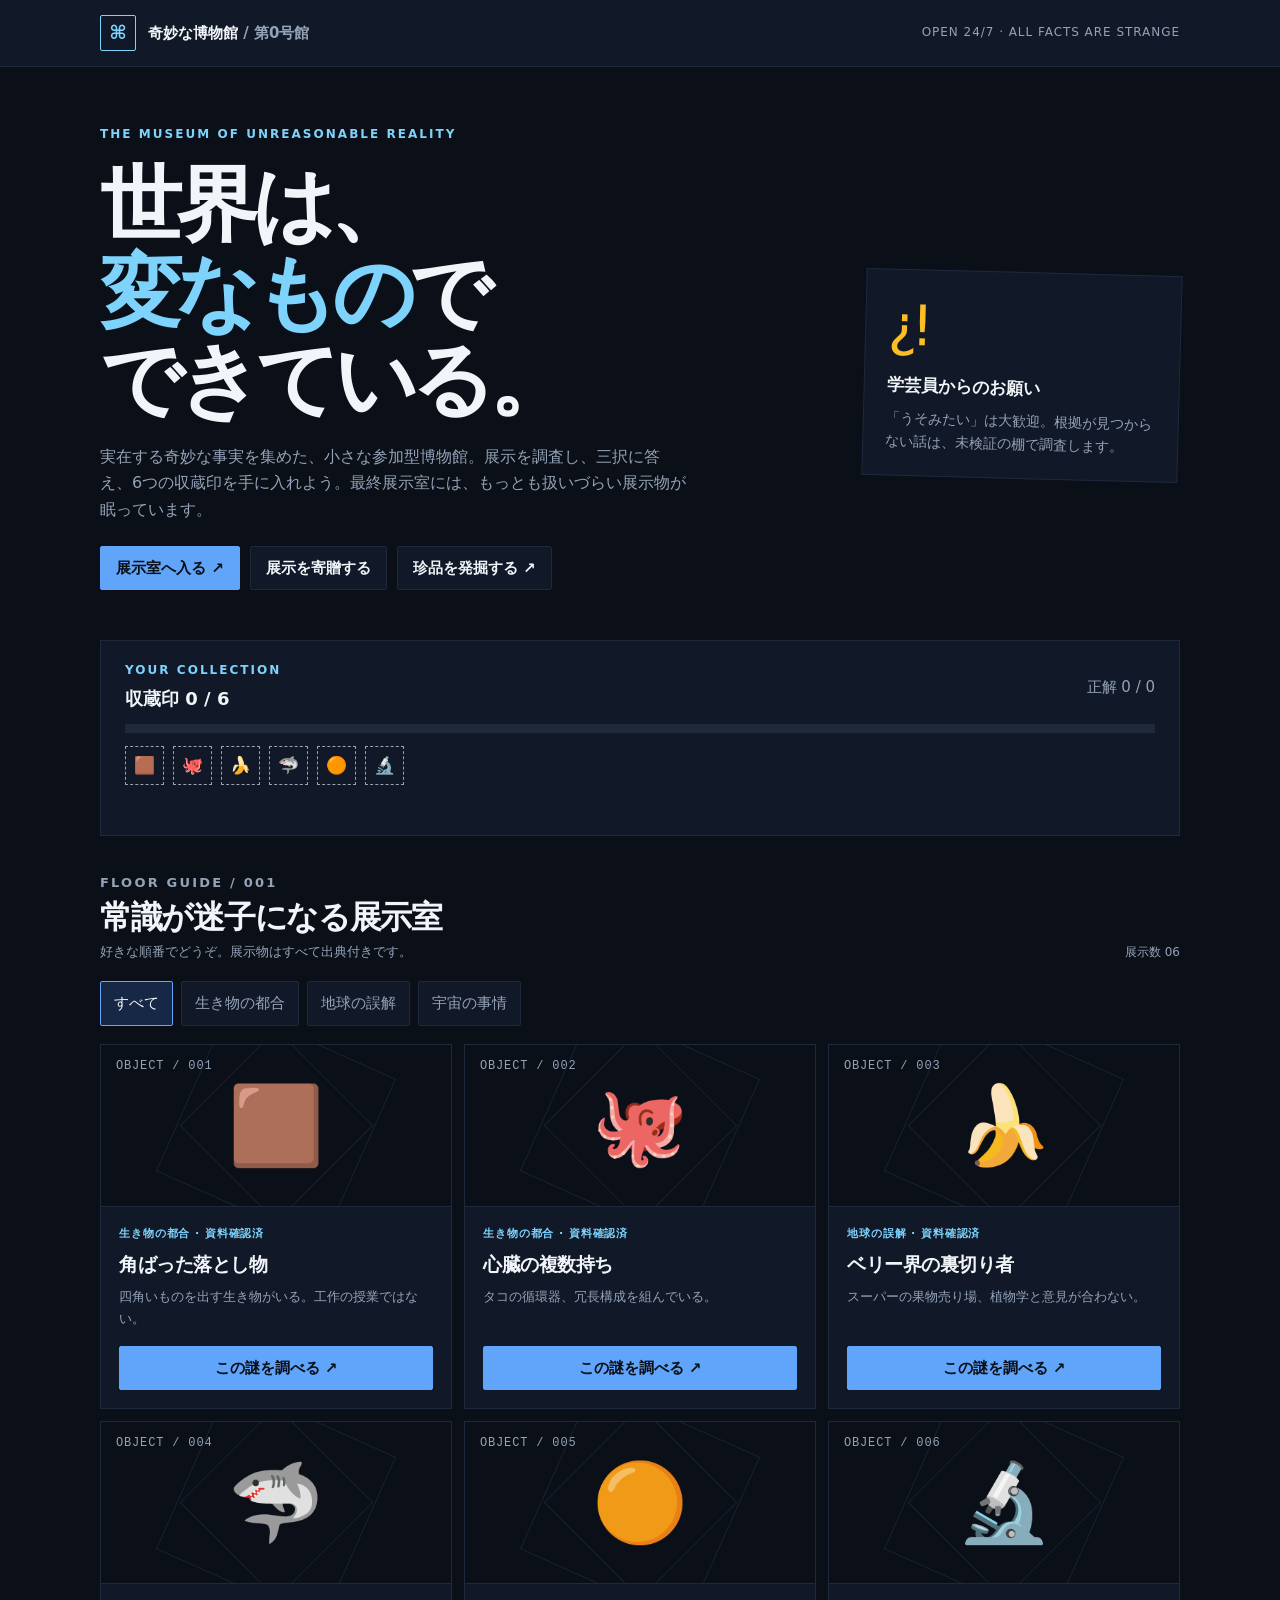
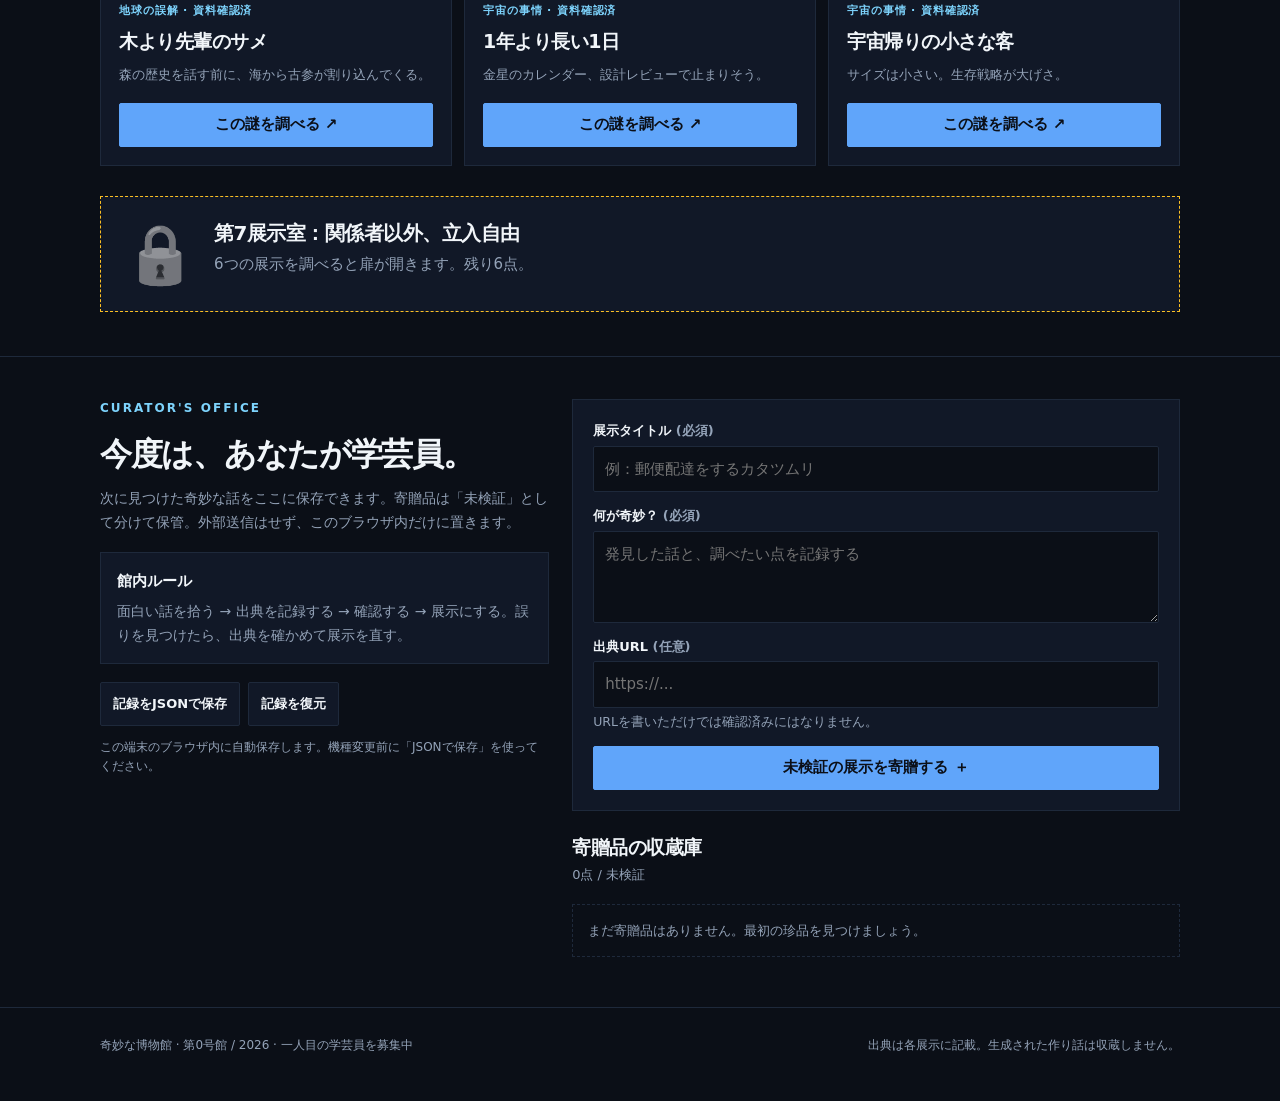
==== index.html @ 81f0486c "feat: publish museum v0.4 with sourced exhibits and review notes" ====
<!doctype html>
<html lang="ja">
<head>
<meta charset="utf-8">
<meta name="viewport" content="width=device-width,initial-scale=1,viewport-fit=cover">
<meta name="theme-color" content="#0B0F17">
<meta name="description" content="奇妙な博物館。6つの実在する奇妙な展示を調査し、収蔵印を集めるオフライン対応の小さなゲーム。">
<title>奇妙な博物館 | 第0号館</title>
<style>
:root {
  color-scheme: dark;
  /* KAFKA2306/design foundation.tokens.json の dark semantic color を参照したスタンドアロン試作。 */
  --k-color-canvas:#0B0F17;--k-color-surface:#111827;--k-color-foreground:#F1F5F9;
  --k-color-muted-foreground:#94A3B8;--k-color-border:#1E293B;--k-color-primary:#60A5FA;
  --k-color-accent:#7DD3FC;--k-color-success:#4ADE80;--k-color-warning:#FBBF24;
  --k-color-danger:#F87171;--k-dimension-touch-target:44px;
  --font:Inter,"Noto Sans JP",system-ui,-apple-system,sans-serif;
}
*{box-sizing:border-box}
html{scroll-behavior:smooth;scroll-padding-top:1rem}
body{margin:0;background:var(--k-color-canvas);color:var(--k-color-foreground);font-family:var(--font);line-height:1.65;font-size:15px}
button,input,select,textarea{font:inherit}
button{cursor:pointer}
button:disabled{opacity:.5;cursor:not-allowed}
a{color:var(--k-color-accent);text-underline-offset:3px}
:focus-visible{outline:3px solid var(--k-color-accent);outline-offset:3px}
::selection{background:var(--k-color-primary);color:#0B0F17}
.container{width:min(1080px,calc(100% - 36px));margin-inline:auto}
.skip{position:absolute;top:-70px;left:20px;background:var(--k-color-foreground);color:var(--k-color-canvas);padding:10px;z-index:100}
.skip:focus{top:12px}
.topbar{border-bottom:1px solid var(--k-color-border);background:var(--k-color-surface)}
.topbar-inner{min-height:66px;display:flex;align-items:center;justify-content:space-between;gap:14px}
.brand{font-weight:750;text-decoration:none;color:var(--k-color-foreground);display:inline-flex;gap:12px;align-items:center}
.brand-mark{width:36px;height:36px;display:grid;place-items:center;border:1px solid var(--k-color-accent);color:var(--k-color-accent);font-size:19px;border-radius:2px}
.top-note{font-size:12px;color:var(--k-color-muted-foreground);text-align:right;letter-spacing:.08em}
.hero{padding:58px 0 30px;position:relative}
.kicker{font-size:12px;font-weight:750;letter-spacing:.17em;color:var(--k-color-accent);margin:0 0 16px}
.hero-grid{display:grid;grid-template-columns:minmax(0,1.4fr) minmax(220px,.6fr);align-items:center;gap:26px}
h1{font-size:clamp(42px,6.8vw,82px);line-height:1.07;letter-spacing:-.075em;margin:0 0 20px;font-weight:820}
h1 em{font-style:normal;color:var(--k-color-accent)}
.subtitle{max-width:58ch;color:var(--k-color-muted-foreground);font-size:16px;margin:0 0 23px}
.hero-quote{border:1px solid var(--k-color-border);background:var(--k-color-surface);padding:22px;transform:rotate(1.5deg);font-size:14px}
.hero-quote .seal{font-size:56px;line-height:1.2;color:var(--k-color-warning);display:block;letter-spacing:-.12em}
.hero-quote strong{font-size:17px;display:block;margin:12px 0 8px}
.hero-quote p{margin:0;color:var(--k-color-muted-foreground)}
.btn{min-height:var(--k-dimension-touch-target);border:1px solid var(--k-color-primary);background:var(--k-color-primary);color:#0B0F17;display:inline-flex;justify-content:center;align-items:center;gap:7px;padding:10px 15px;text-decoration:none;font-weight:740;border-radius:2px;line-height:1.4}
.btn.secondary{border-color:var(--k-color-border);background:var(--k-color-surface);color:var(--k-color-foreground)}
.btn.ghost{background:transparent;border-color:var(--k-color-border);color:var(--k-color-foreground)}
.btn.small{min-height:var(--k-dimension-touch-target);font-size:13px;padding:8px 12px}
.btn:hover:not(:disabled){border-color:var(--k-color-accent)}
.actions{display:flex;flex-wrap:wrap;gap:10px;align-items:center}
.panel{border:1px solid var(--k-color-border);background:var(--k-color-surface)}
.progress-panel{margin:20px 0 36px;padding:20px 24px;display:grid;grid-template-columns:1fr auto;gap:10px 24px;align-items:center}
.progress-panel strong{font-size:18px}
.muted{color:var(--k-color-muted-foreground)}
.progress-rail{grid-column:1/-1;height:9px;background:var(--k-color-border);position:relative;overflow:hidden}
.progress-fill{height:100%;background:var(--k-color-primary);width:0;transition:width .12s linear}
.stamps{display:flex;gap:9px;flex-wrap:wrap;grid-column:1/-1;margin-top:3px}
.stamp{width:39px;height:39px;display:grid;place-items:center;border:1px dashed var(--k-color-muted-foreground);color:var(--k-color-muted-foreground);font-size:17px;position:relative}
.stamp.earned{color:var(--k-color-warning);border-style:solid;border-color:var(--k-color-warning)}
.stamp.earned::after{content:'✓';font-size:10px;position:absolute;right:1px;bottom:-3px;background:var(--k-color-surface);color:var(--k-color-warning)}
.section-head{display:flex;justify-content:space-between;align-items:end;gap:14px;margin:10px 0 18px}
h2{font-size:clamp(23px,3.5vw,32px);line-height:1.2;letter-spacing:-.04em;margin:0}
.section-head p{margin:5px 0 0;color:var(--k-color-muted-foreground);font-size:13px}
.filters{display:flex;flex-wrap:wrap;gap:8px;margin-bottom:18px}
.filter{border:1px solid var(--k-color-border);padding:9px 13px;background:var(--k-color-surface);color:var(--k-color-muted-foreground);min-height:44px;border-radius:2px}
.filter[aria-pressed="true"]{border-color:var(--k-color-primary);color:var(--k-color-foreground);background:#162845}
.gallery{display:grid;grid-template-columns:repeat(3,minmax(0,1fr));gap:12px}
.exhibit{display:flex;flex-direction:column;min-width:0;border:1px solid var(--k-color-border);background:var(--k-color-surface)}
.exhibit-head{position:relative;min-height:162px;display:grid;place-items:center;border-bottom:1px solid var(--k-color-border);background:var(--k-color-canvas);overflow:hidden}
.exhibit-head::before,.exhibit-head::after{content:'';position:absolute;border:1px solid var(--k-color-border);width:135px;height:135px;transform:rotate(45deg);opacity:.75}
.exhibit-head::after{width:180px;height:180px;transform:rotate(24deg)}
.exhibit-emoji{position:relative;z-index:2;font-size:77px;line-height:1;filter:saturate(.85)}
.exhibit-index{position:absolute;top:12px;left:15px;color:var(--k-color-muted-foreground);font-family:monospace;font-size:12px;letter-spacing:.07em}
.exhibit-sticker{position:absolute;right:12px;top:12px;border:1px solid var(--k-color-warning);color:var(--k-color-warning);padding:2px 5px;font-size:11px;background:var(--k-color-canvas)}
.exhibit-body{padding:18px;display:flex;flex-direction:column;flex:1;gap:9px}
.tag{font-size:11px;font-weight:720;color:var(--k-color-accent);letter-spacing:.08em}
h3{font-size:19px;line-height:1.35;margin:0;letter-spacing:-.025em}
.exhibit-body p{font-size:13px;color:var(--k-color-muted-foreground);margin:0;flex:1}
.exhibit-body .btn{width:100%;margin-top:8px}
.secret{margin:30px 0;border:1px dashed var(--k-color-warning);padding:23px;background:var(--k-color-surface);display:grid;grid-template-columns:auto 1fr;gap:18px;align-items:center}
.secret-glyph{font-size:58px;line-height:1}
.secret h3{margin:0 0 5px;font-size:20px}
.secret p{margin:0;color:var(--k-color-muted-foreground)}
.secret:not(.unlocked) .secret-glyph{filter:grayscale(1);opacity:.65}
.curator{border-top:1px solid var(--k-color-border);margin-top:44px;padding:42px 0 50px}
.curator-grid{display:grid;grid-template-columns:minmax(0,.85fr) minmax(0,1.15fr);gap:23px}
.note{font-size:14px;color:var(--k-color-muted-foreground);margin:0 0 18px}
.form-box{padding:20px;border:1px solid var(--k-color-border);background:var(--k-color-surface)}
.form-row{display:grid;gap:4px;margin-bottom:13px}
.form-row label{font-size:13px;font-weight:700}
.form-row small{color:var(--k-color-muted-foreground)}
.field{width:100%;min-height:44px;background:var(--k-color-canvas);color:var(--k-color-foreground);border:1px solid var(--k-color-border);border-radius:2px;padding:10px 11px}
textarea.field{min-height:92px;resize:vertical}
.form-box .btn{width:100%}
.note-items{display:grid;gap:9px;margin-top:18px}
.note-item{border:1px solid var(--k-color-border);padding:13px;background:var(--k-color-surface);overflow-wrap:anywhere}
.note-item h4{margin:5px 0 4px;font-size:16px}
.note-item p{margin:0 0 8px;font-size:13px;white-space:pre-wrap}
.note-item .actions{margin-top:10px}
.empty{color:var(--k-color-muted-foreground);padding:15px;border:1px dashed var(--k-color-border);font-size:13px}
.data-actions{display:flex;flex-wrap:wrap;gap:8px;margin-top:18px}
.footer{border-top:1px solid var(--k-color-border);padding:28px 0 45px;color:var(--k-color-muted-foreground);font-size:12px}
.footer-inner{display:flex;gap:16px;justify-content:space-between;flex-wrap:wrap}
dialog{padding:0;border:1px solid var(--k-color-border);background:var(--k-color-surface);color:var(--k-color-foreground);width:min(620px,calc(100vw - 28px));max-height:min(92dvh,900px);overflow:auto;border-radius:3px}
dialog::backdrop{background:rgba(0,0,0,.76)}
.dialog-content{padding:25px}
.dialog-top{display:flex;justify-content:space-between;gap:16px;align-items:start;margin-bottom:14px}
.dialog-top .btn{flex:0 0 auto}
.dialog-icon{font-size:74px;line-height:1.2;margin:4px 0 6px}
.dialog-fact{font-size:13px;color:var(--k-color-muted-foreground);margin:8px 0 16px}
.question{font-size:20px;line-height:1.4;margin:0 0 15px}
.choices{display:grid;gap:9px;margin-bottom:12px}
.choice{border:1px solid var(--k-color-border);background:var(--k-color-canvas);color:var(--k-color-foreground);text-align:left;padding:12px;min-height:48px;border-radius:2px;white-space:normal}
.choice:hover:not(:disabled){border-color:var(--k-color-primary)}
.result{border-left:3px solid var(--k-color-success);padding:10px 0 10px 14px;background:var(--k-color-canvas);margin:15px 0}
.result.wrong{border-color:var(--k-color-warning)}
.result strong{display:block;margin:0 0 5px}
.result p{margin:0 0 8px}
.source{font-size:13px;padding-top:12px;border-top:1px solid var(--k-color-border);overflow-wrap:anywhere}
.caption{font-size:12px;color:var(--k-color-muted-foreground)}
#status{min-height:20px;font-size:12px;color:var(--k-color-muted-foreground)}
.sr-only{position:absolute;width:1px;height:1px;overflow:hidden;clip:rect(0,0,0,0);white-space:nowrap}
@media(max-width:760px){.hero{padding-top:38px}.hero-grid{grid-template-columns:1fr}.hero-quote{transform:none;max-width:390px}.gallery{grid-template-columns:repeat(2,minmax(0,1fr))}.curator-grid{grid-template-columns:1fr}.top-note{display:none}}
@media(max-width:500px){.container{width:min(100% - 24px,1080px)}.gallery{grid-template-columns:1fr}.exhibit-head{min-height:140px}.progress-panel{padding:17px}.section-head{align-items:start}.hero{padding-top:30px}.dialog-content{padding:17px}.secret{grid-template-columns:1fr;gap:8px}.btn{max-width:100%}}
@media(prefers-reduced-motion:reduce){html{scroll-behavior:auto}.progress-fill{transition:none}}
</style>
</head>
<body>
<a class="skip" href="#main">本文へ移動</a>
<header class="topbar"><div class="container topbar-inner"><a class="brand" href="#main"><span class="brand-mark" aria-hidden="true">⌘</span><span>奇妙な博物館 <span class="muted">/ 第0号館</span></span></a><span class="top-note">OPEN 24/7 · ALL FACTS ARE STRANGE</span></div></header>
<main id="main">
<section class="hero container" aria-labelledby="hero-title">
<p class="kicker">THE MUSEUM OF UNREASONABLE REALITY</p>
<div class="hero-grid">
<div><h1 id="hero-title">世界は、<br><em>変なもの</em>で<br>できている。</h1>
<p class="subtitle">実在する奇妙な事実を集めた、小さな参加型博物館。展示を調査し、三択に答え、6つの収蔵印を手に入れよう。最終展示室には、もっとも扱いづらい展示物が眠っています。</p>
<div class="actions"><a class="btn" href="#gallery">展示室へ入る ↗</a><a class="btn secondary" href="#curator">展示を寄贈する</a><a class="btn secondary" href="curation.html">珍品を発掘する ↗</a></div></div>
<aside class="hero-quote" aria-label="学芸員からのお知らせ"><span class="seal" aria-hidden="true">¿!</span><strong>学芸員からのお願い</strong><p>「うそみたい」は大歓迎。根拠が見つからない話は、未検証の棚で調査します。</p></aside>
</div></section>
<div class="container"><section class="progress-panel panel" aria-label="見学の進行状況">
<div><div class="kicker" style="margin:0 0 3px">YOUR COLLECTION</div><strong id="progress-label">収蔵印 0 / 6</strong></div><div class="muted" id="score-label">正解 0 / 0</div>
<div class="progress-rail" role="progressbar" aria-valuemin="0" aria-valuemax="6" aria-valuenow="0" aria-label="収蔵印"><div class="progress-fill" id="progress-fill"></div></div>
<div class="stamps" id="stamp-strip" aria-label="収蔵印一覧"></div><div id="status" role="status" aria-live="polite"></div>
</section></div>
<section id="gallery" class="container" aria-labelledby="gallery-title">
<div class="section-head"><div><p class="kicker" style="margin:0 0 5px">FLOOR GUIDE / 001</p><h2 id="gallery-title">常識が迷子になる展示室</h2><p>好きな順番でどうぞ。展示物はすべて出典付きです。</p></div><span class="muted" style="font-size:12px">展示数 06</span></div>
<div class="filters" role="group" aria-label="展示室の絞り込み"><button type="button" class="filter" data-filter="all" aria-pressed="true">すべて</button><button type="button" class="filter" data-filter="life" aria-pressed="false">生き物の都合</button><button type="button" class="filter" data-filter="earth" aria-pressed="false">地球の誤解</button><button type="button" class="filter" data-filter="space" aria-pressed="false">宇宙の事情</button></div>
<div class="gallery" id="exhibit-grid"></div>
<section class="secret" id="secret-panel" aria-live="polite"><div class="secret-glyph" aria-hidden="true">🔒</div><div><h3>第7展示室：関係者以外、立入自由</h3><p id="secret-text">6つの展示を調べると扉が開きます。残り6点。</p><div id="secret-actions" class="actions" style="margin-top:12px"></div></div></section>
</section>
<section class="curator" id="curator" aria-labelledby="curator-title"><div class="container curator-grid">
<div><p class="kicker">CURATOR'S OFFICE</p><h2 id="curator-title">今度は、あなたが学芸員。</h2><p class="note" style="margin-top:14px">次に見つけた奇妙な話をここに保存できます。寄贈品は「未検証」として分けて保管。外部送信はせず、このブラウザ内だけに置きます。</p>
<div class="panel" style="padding:16px"><strong>館内ルール</strong><p class="note" style="margin:7px 0 0">面白い話を拾う → 出典を記録する → 確認する → 展示にする。誤りを見つけたら、出典を確かめて展示を直す。</p></div>
<div class="data-actions"><button class="btn secondary small" id="export-btn" type="button">記録をJSONで保存</button><button class="btn secondary small" id="import-btn" type="button">記録を復元</button><input class="sr-only" id="import-file" type="file" accept="application/json,.json"></div>
<p class="caption" id="save-notice">保存状態を確認しています。</p></div>
<div><form class="form-box" id="donate-form"><div class="form-row"><label for="donate-title">展示タイトル <span class="muted">(必須)</span></label><input class="field" id="donate-title" maxlength="50" required placeholder="例：郵便配達をするカタツムリ"></div>
<div class="form-row"><label for="donate-details">何が奇妙？ <span class="muted">(必須)</span></label><textarea class="field" id="donate-details" maxlength="500" required placeholder="発見した話と、調べたい点を記録する"></textarea></div>
<div class="form-row"><label for="donate-source">出典URL <span class="muted">(任意)</span></label><input class="field" id="donate-source" type="url" maxlength="500" placeholder="https://..."><small>URLを書いただけでは確認済みにはなりません。</small></div>
<button type="submit" class="btn">未検証の展示を寄贈する ＋</button></form>
<div class="section-head" style="margin-top:24px"><div><h3>寄贈品の収蔵庫</h3><p id="donations-count" class="muted" style="margin:4px 0 0">0点</p></div></div><div id="donations-list" class="note-items"></div></div>
</div></section>
</main>
<footer class="footer"><div class="container footer-inner"><span>奇妙な博物館 · 第0号館 / 2026 · 一人目の学芸員を募集中</span><span>出典は各展示に記載。生成された作り話は収蔵しません。</span></div></footer>
<dialog id="exhibit-dialog" aria-labelledby="dialog-title"><div class="dialog-content"><div class="dialog-top"><div><span class="kicker" id="dialog-index">EXHIBIT 001</span><h2 id="dialog-title">展示タイトル</h2></div><button class="btn ghost small" type="button" id="dialog-close" aria-label="展示を閉じる">閉じる ×</button></div><div class="dialog-icon" id="dialog-icon" aria-hidden="true"></div><p id="dialog-lead" class="dialog-fact"></p><h3 class="question" id="dialog-question"></h3><div class="choices" id="dialog-choices"></div><div id="dialog-result" aria-live="polite"></div><p class="source" id="dialog-source"></p></div></dialog>
<script>
(()=>{'use strict';
const EXHIBITS=[
 {id:'wombat',room:'life',roomName:'生き物の都合',num:'001',icon:'🟫',title:'角ばった落とし物',teaser:'四角いものを出す生き物がいる。工作の授業ではない。',lead:'ウォンバットのふんは、サイコロのように角ばっている。',question:'いったい、どこで四角くなる？',options:['腸の中','巣穴の四角い床','飼育員の手作業'],answer:0,fact:'研究では、腸の部位ごとの伸縮性の違いが角ばった形に関係すると説明されています。高い場所に置いたふんが転がりにくいことにも役立つと考えられています。',joke:'腸に角丸を実装するどころか、角を付けてきた。',sourceName:'南オーストラリア州 Cleland Wildlife Park',source:'https://cdn.environment.sa.gov.au/clelandwildlifepark/docs/Issue-13-Wombats.pdf'},
 {id:'octopus',room:'life',roomName:'生き物の都合',num:'002',icon:'🐙',title:'心臓の複数持ち',teaser:'タコの循環器、冗長構成を組んでいる。',lead:'タコを含む頭足類は、青い血液を持つ。',question:'タコの心臓はいくつある？',options:['1つ','3つ','8つ'],answer:1,fact:'えらへ血液を送る心臓が2つ、全身に送る心臓が1つ。血液が青いのは、銅を含むヘモシアニンを酸素運搬に使うためです。',joke:'心臓が3つ。恋愛相談の窓口も3つ必要かもしれない。',sourceName:'Smithsonian Ocean',source:'https://ocean.si.edu/ocean-life/invertebrates/octopuses-squids-and-relatives'},
 {id:'banana',room:'earth',roomName:'地球の誤解',num:'003',icon:'🍌',title:'ベリー界の裏切り者',teaser:'スーパーの果物売り場、植物学と意見が合わない。',lead:'普段「ベリー」と呼ばれる果物と、植物学の分類は別物。',question:'植物学上、バナナの実は何に分類される？',options:['マメ科のさや','液果（ベリー）','柑橘類'],answer:1,fact:'バナナは植物学的には「液果（berry）」です。日常の「ベリー」という言葉とは定義が違います。',joke:'ベリーの会議にイチゴより先にバナナが来そう。',sourceName:'英国王立植物園 Kew Science（Musa itinerans）',source:'https://powo.science.kew.org/taxon/urn%3Alsid%3Aipni.org%3Anames%3A584951-1/general-information'},
 {id:'shark',room:'earth',roomName:'地球の誤解',num:'004',icon:'🦈',title:'木より先輩のサメ',teaser:'森の歴史を話す前に、海から古参が割り込んでくる。',lead:'サメやその祖先の系統は、極めて長い進化史を持つ。',question:'古いのはどちら？',options:['サメにつながる古い系統','最初の木','ほぼ同時期'],answer:0,fact:'サメにつながる系統の化石記録は、木の登場より古くまで遡ります。ただし最古級の「サメのような鱗」が真のサメ由来かどうかは研究上の議論があります。',joke:'年功序列なら森全体がサメに敬語。',sourceName:'Natural History Museum London',source:'https://www.nhm.ac.uk/discover/shark-evolution-a-450-million-year-timeline.html'},
 {id:'venus',room:'space',roomName:'宇宙の事情',num:'005',icon:'🟠',title:'1年より長い1日',teaser:'金星のカレンダー、設計レビューで止まりそう。',lead:'金星は非常にゆっくり自転している。',question:'金星では、どちらが長い？',options:['自転1回にかかる時間','太陽を1周する時間','どちらも同じ'],answer:0,fact:'金星の自転周期は約243地球日、公転周期は約225地球日。ここでの「1日」は自転1回の時間で、日の出から次の日の出までは約117地球日です。',joke:'月末締めに入る前に年度が終わる。',sourceName:'NASA Science',source:'https://science.nasa.gov/venus/venus-facts/'},
 {id:'tardigrade',room:'space',roomName:'宇宙の事情',num:'006',icon:'🔬',title:'宇宙帰りの小さな客',teaser:'サイズは小さい。生存戦略が大げさ。',lead:'クマムシは極限環境に強い微小な動物。',question:'宇宙空間にさらした実験で確認されたのは？',options:['一部が生き残った','全個体が巨大化した','生き残った個体はいなかった'],answer:0,fact:'欧州宇宙機関（ESA）は、宇宙環境に曝露されたクマムシなどが生きた状態で地球へ戻った研究を紹介しています。「どんな条件でも不死身」という意味ではありません。',joke:'出張先：宇宙。交通費精算：地球に帰ってから。',sourceName:'European Space Agency',source:'https://www.esa.int/Science_Exploration/Human_and_Robotic_Exploration/Futura/Exposure_to_space_and_Mars'}
];
const KEY='curious-museum-v1';
const $=id=>document.getElementById(id);
const esc=s=>String(s).replace(/[&<>"']/g,c=>({'&':'&amp;','<':'&lt;','>':'&gt;','"':'&quot;',"'":'&#39;'}[c]));
const defaultState=()=>({version:1,choices:{},donations:[]});
let storeAvailable=true,toastTimer=0,currentId=null,filter='all';
function urlSafe(value){if(!value)return '';try{const u=new URL(value);return ['https:','http:'].includes(u.protocol)?u.href:'';}catch{return '';}}
function normalize(input){const state=defaultState();if(!input||typeof input!=='object'||input.version!==1)throw Error('対応していない記録形式です');
 const ids=new Set(EXHIBITS.map(e=>e.id));if(input.choices&&typeof input.choices==='object'){for(const [k,v] of Object.entries(input.choices)){if(ids.has(k)&&Number.isInteger(v)&&v>=0&&v<=2)state.choices[k]=v;}}
 if(Array.isArray(input.donations)){state.donations=input.donations.slice(0,200).filter(v=>v&&typeof v.title==='string'&&typeof v.details==='string'&&v.title.trim()&&v.details.trim()).map(v=>({id:String(v.id||'').slice(0,100)||makeId(),title:v.title.trim().slice(0,50),details:v.details.trim().slice(0,500),source:urlSafe(String(v.source||'').slice(0,500)),createdAt:String(v.createdAt||'').slice(0,50)}));}
 return state;}
function makeId(){return 'n-'+Date.now().toString(36)+'-'+Math.random().toString(36).slice(2,9);}
function load(){try{const raw=localStorage.getItem(KEY);return raw?normalize(JSON.parse(raw)):defaultState();}catch(e){storeAvailable=false;return defaultState();}}
let state=load();
function persist(){try{localStorage.setItem(KEY,JSON.stringify(state));storeAvailable=true;}catch{storeAvailable=false;}$('save-notice').textContent=storeAvailable?'この端末のブラウザ内に自動保存します。機種変更前に「JSONで保存」を使ってください。':'この環境では自動保存できません。必ず「JSONで保存」で記録を残してください。';}
function announce(message){$('status').textContent=message;}
function scores(){const entries=Object.entries(state.choices);return {stamps:entries.length,correct:entries.filter(([id,answer])=>EXHIBITS.find(e=>e.id===id).answer===answer).length};}
function renderProgress(){const {stamps,correct}=scores();$('progress-label').textContent=`収蔵印 ${stamps} / 6`;$('score-label').textContent=`正解 ${correct} / ${stamps}`;$('progress-fill').style.width=(stamps/6*100)+'%';document.querySelector('[role="progressbar"]').setAttribute('aria-valuenow',String(stamps));$('stamp-strip').innerHTML=EXHIBITS.map(e=>`<span class="stamp ${Object.hasOwn(state.choices,e.id)?'earned':''}" title="${esc(e.title)}" aria-label="${esc(e.title)}: ${Object.hasOwn(state.choices,e.id)?'収蔵済':'未収蔵'}">${e.icon}</span>`).join('');
 const unlocked=stamps===6;const panel=$('secret-panel');panel.classList.toggle('unlocked',unlocked);panel.querySelector('.secret-glyph').textContent=unlocked?'🚪':'🔒';panel.querySelector('h3').textContent=unlocked?'第7展示室：この博物館の最終展示':'第7展示室：関係者以外、立入自由';$('secret-text').textContent=unlocked?'ついに扉が開きました。最後に展示されるのは、この世界を「普通」だと思っていた生き物です。':'6つの展示を調べると扉が開きます。残り'+(6-stamps)+'点。';$('secret-actions').innerHTML=unlocked?'<button type="button" class="btn" id="secret-open">最後の展示を見る →</button>':'';
 if(unlocked)$('secret-open').addEventListener('click',openSecret);
}
function renderGallery(){const items=EXHIBITS.filter(e=>filter==='all'||e.room===filter);$('exhibit-grid').innerHTML=items.map(e=>{const done=Object.hasOwn(state.choices,e.id);return `<article class="exhibit"><div class="exhibit-head"><span class="exhibit-index">OBJECT / ${e.num}</span><span class="exhibit-emoji" aria-hidden="true">${e.icon}</span>${done?'<span class="exhibit-sticker">収蔵済 ✓</span>':''}</div><div class="exhibit-body"><span class="tag">${e.roomName} · 資料確認済</span><h3>${e.title}</h3><p>${e.teaser}</p><button type="button" class="btn ${done?'secondary':''}" data-exhibit="${e.id}">${done?'展示記録を見る':'この謎を調べる'} ↗</button></div></article>`;}).join('');}
function renderDonations(){const items=state.donations;$('donations-count').textContent=`${items.length}点 / 未検証`;$('donations-list').innerHTML=items.length?items.map(n=>`<article class="note-item"><span class="tag" style="color:var(--k-color-warning)">寄贈品 · 未検証</span><h4>${esc(n.title)}</h4><p>${esc(n.details)}</p>${n.source?`<a href="${esc(n.source)}" target="_blank" rel="noopener noreferrer">記録した出典 ↗</a>`:'<span class="caption">出典未登録</span>'}<div class="actions"><button class="btn ghost small" type="button" data-remove="${esc(n.id)}">この寄贈品を削除</button></div></article>`).join(''):'<div class="empty">まだ寄贈品はありません。最初の珍品を見つけましょう。</div>';}
function render(){renderProgress();renderGallery();renderDonations();persist();}
function openExhibit(id){const e=EXHIBITS.find(x=>x.id===id);if(!e)return;currentId=id;$('dialog-index').textContent='EXHIBIT / '+e.num+' · '+e.roomName;$('dialog-title').textContent=e.title;$('dialog-icon').textContent=e.icon;$('dialog-lead').textContent=e.lead;$('dialog-question').textContent=e.question;$('dialog-source').innerHTML='<span class="caption">根拠資料（外部サイト）</span> <a href="'+esc(e.source)+'" target="_blank" rel="noopener noreferrer">'+esc(e.sourceName)+' ↗</a>';
 const answered=Object.hasOwn(state.choices,id);$('dialog-choices').innerHTML=answered?'':e.options.map((o,i)=>`<button class="choice" type="button" data-choice="${i}">${i+1}. ${esc(o)}</button>`).join('');$('dialog-result').innerHTML='';if(answered)showAnswer(e,state.choices[id],true);$('exhibit-dialog').showModal();$('dialog-close').focus();}
function showAnswer(e,index,history){const correct=e.answer===index;$('dialog-choices').innerHTML='';const result=$('dialog-result');result.className='result '+(correct?'':'wrong');const header=correct?'正解。常識の負けです。':'惜しい。展示品のほうが変でした。';result.innerHTML=`<strong>${header}</strong><p><b>正解：</b>${esc(e.options[e.answer])}</p><p>${esc(e.fact)}</p><p class="muted">学芸員のひとこと：${esc(e.joke)}</p><span class="caption">${history?'収蔵済みの記録です。':'収蔵印を1つ獲得しました。'}</span>`;}
function answer(choice){if(!currentId||Object.hasOwn(state.choices,currentId))return;const e=EXHIBITS.find(x=>x.id===currentId);state.choices[currentId]=choice;showAnswer(e,choice,false);render();const s=scores();announce(s.stamps===6?'全展示の収蔵が完了しました。第7展示室が解放されました。':`「${e.title}」を収蔵しました。あと${6-s.stamps}点。`);}
function openSecret(){$('dialog-index').textContent='SECRET EXHIBIT / 007';$('dialog-title').textContent='ふつうを信じる生き物';$('dialog-icon').textContent='🪞';$('dialog-lead').textContent='分類：ホモ・サピエンス / 目撃場所：ほぼ全域';$('dialog-question').textContent='最終展示：人間はなぜ、これほど変な世界を「普通」と呼べるのか？';$('dialog-choices').innerHTML='';$('dialog-result').className='result';$('dialog-result').innerHTML='<strong>特別展示を発見しました 🎟️</strong><p>答えはまだありません。ここは、答えの分からないものも収蔵できる博物館です。ただし「未解明」と「確認済み」を混ぜないこと。</p><p>次の展示を決めるのは、あなたです。「展示を寄贈する」から第8号展示候補を登録してください。</p>';$('dialog-source').textContent='この展示は博物館オリジナルの問いです。実証された科学的結論ではありません。';$('exhibit-dialog').showModal();$('dialog-close').focus();}
function donate(evt){evt.preventDefault();const title=$('donate-title').value.trim(),details=$('donate-details').value.trim(),raw=$('donate-source').value.trim();const source=urlSafe(raw);if(!title||!details){announce('タイトルと説明を入力してください。');return;}if(raw&&!source){announce('出典は http または https のURLにしてください。');$('donate-source').focus();return;}
state.donations.unshift({id:makeId(),title:title.slice(0,50),details:details.slice(0,500),source,createdAt:new Date().toISOString()});state.donations=state.donations.slice(0,200);render();$('donate-form').reset();announce(`「${title}」を未検証の寄贈品として保存しました。`);$('donations-list').scrollIntoView({behavior:'smooth',block:'nearest'});}
function download(){const blob=new Blob([JSON.stringify({...state,exportedAt:new Date().toISOString()},null,2)],{type:'application/json;charset=utf-8'});const url=URL.createObjectURL(blob);const a=document.createElement('a');a.href=url;a.download='curious-museum-save-'+new Date().toISOString().slice(0,10)+'.json';document.body.append(a);a.click();a.remove();setTimeout(()=>URL.revokeObjectURL(url),1500);announce('記録をJSONとして書き出しました。');}
async function importFile(file){if(!file)return;if(file.size>1024*1024){announce('JSONファイルが大きすぎます（上限1MB）。');return;}try{const read=JSON.parse(await file.text());const next=normalize(read);state=next;render();announce('記録を復元しました。');}catch(e){announce('読み込みに失敗しました：'+(e instanceof Error?e.message:'JSONを確認してください。'));}finally{$('import-file').value='';}}
document.querySelectorAll('.filter').forEach(btn=>btn.addEventListener('click',()=>{filter=btn.dataset.filter;document.querySelectorAll('.filter').forEach(x=>x.setAttribute('aria-pressed',String(x===btn)));renderGallery();}));
$('exhibit-grid').addEventListener('click',ev=>{const btn=ev.target.closest('[data-exhibit]');if(btn)openExhibit(btn.dataset.exhibit);});
$('dialog-choices').addEventListener('click',ev=>{const btn=ev.target.closest('[data-choice]');if(btn)answer(Number(btn.dataset.choice));});
$('dialog-close').addEventListener('click',()=>$('exhibit-dialog').close());
$('exhibit-dialog').addEventListener('click',ev=>{if(ev.target===$('exhibit-dialog'))$('exhibit-dialog').close();});
$('donate-form').addEventListener('submit',donate);
$('donations-list').addEventListener('click',ev=>{const btn=ev.target.closest('[data-remove]');if(!btn)return;const id=btn.dataset.remove;const n=state.donations.find(v=>v.id===id);if(n&&confirm(`「${n.title}」を削除しますか？`)){state.donations=state.donations.filter(v=>v.id!==id);render();announce('寄贈品を削除しました。');}});
$('export-btn').addEventListener('click',download);
$('import-btn').addEventListener('click',()=>$('import-file').click());
$('import-file').addEventListener('change',ev=>importFile(ev.target.files[0]));
render();
})();
</script>
</body></html>
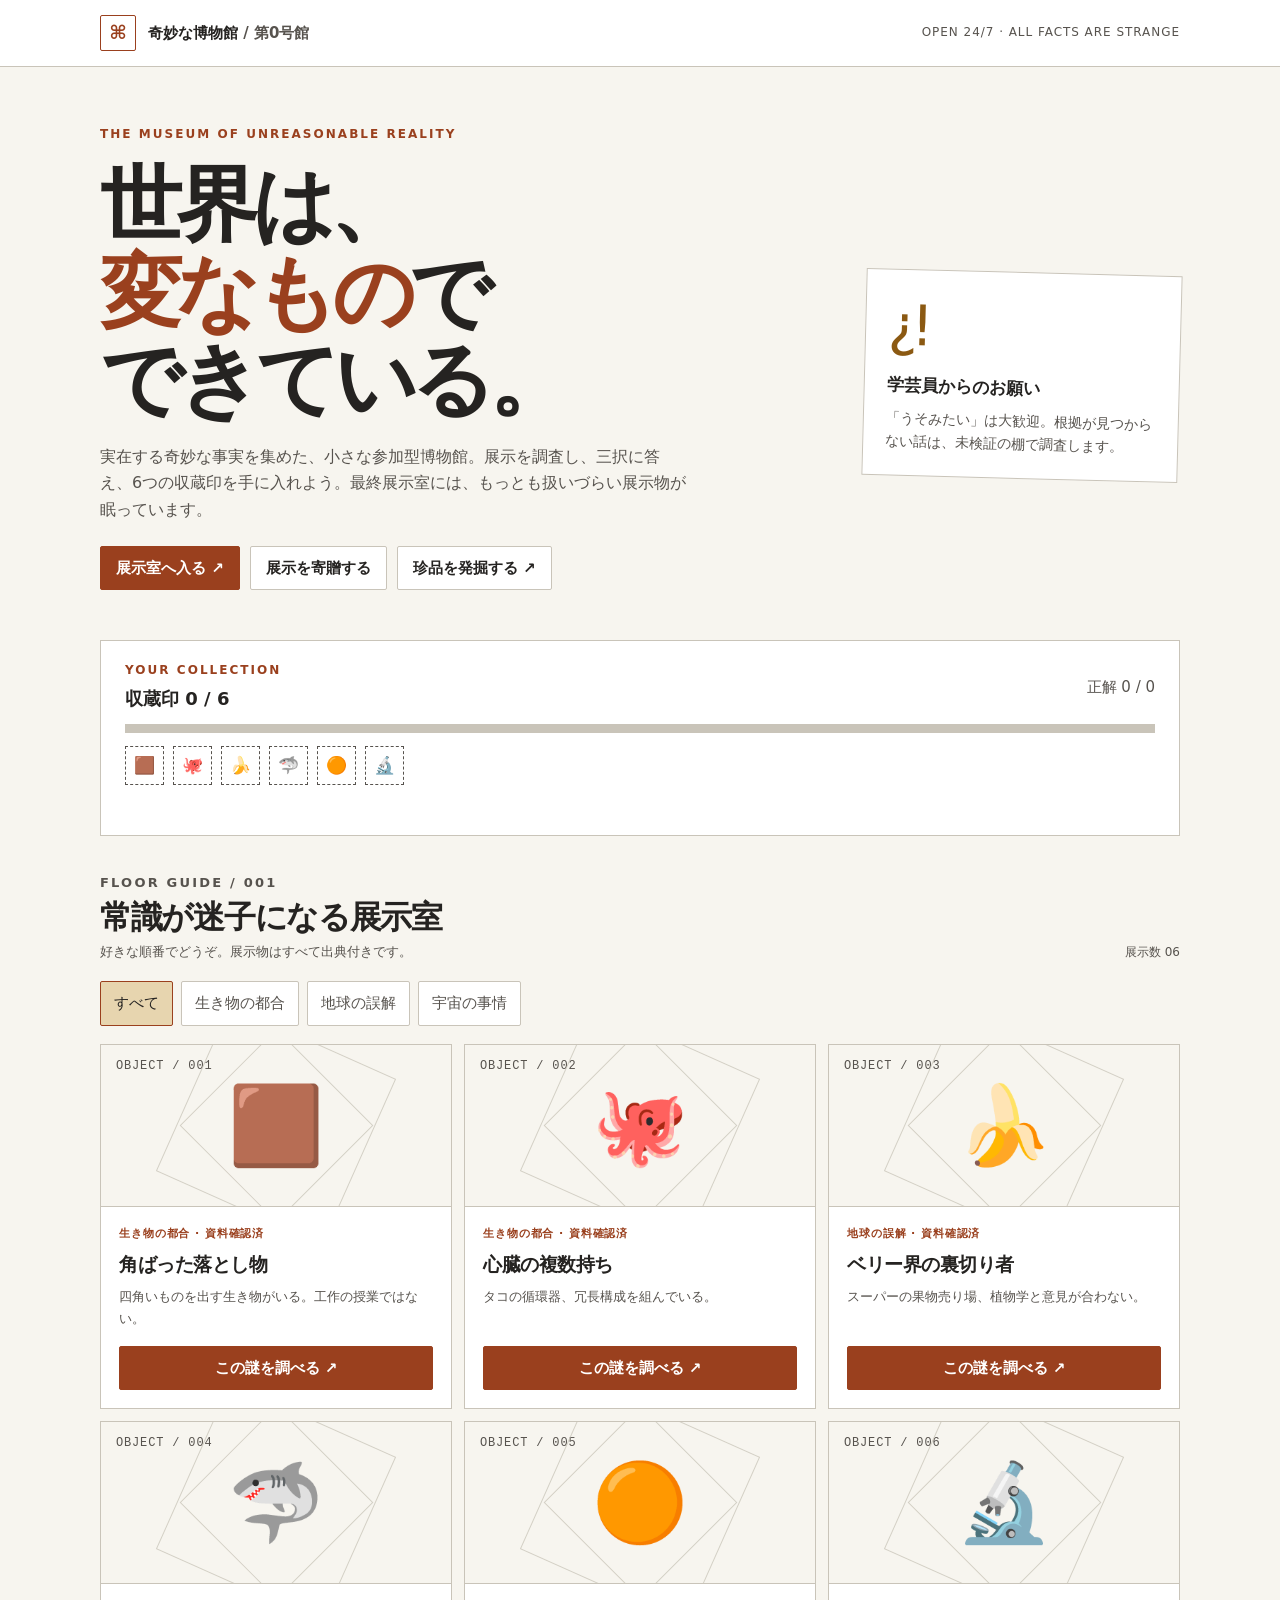
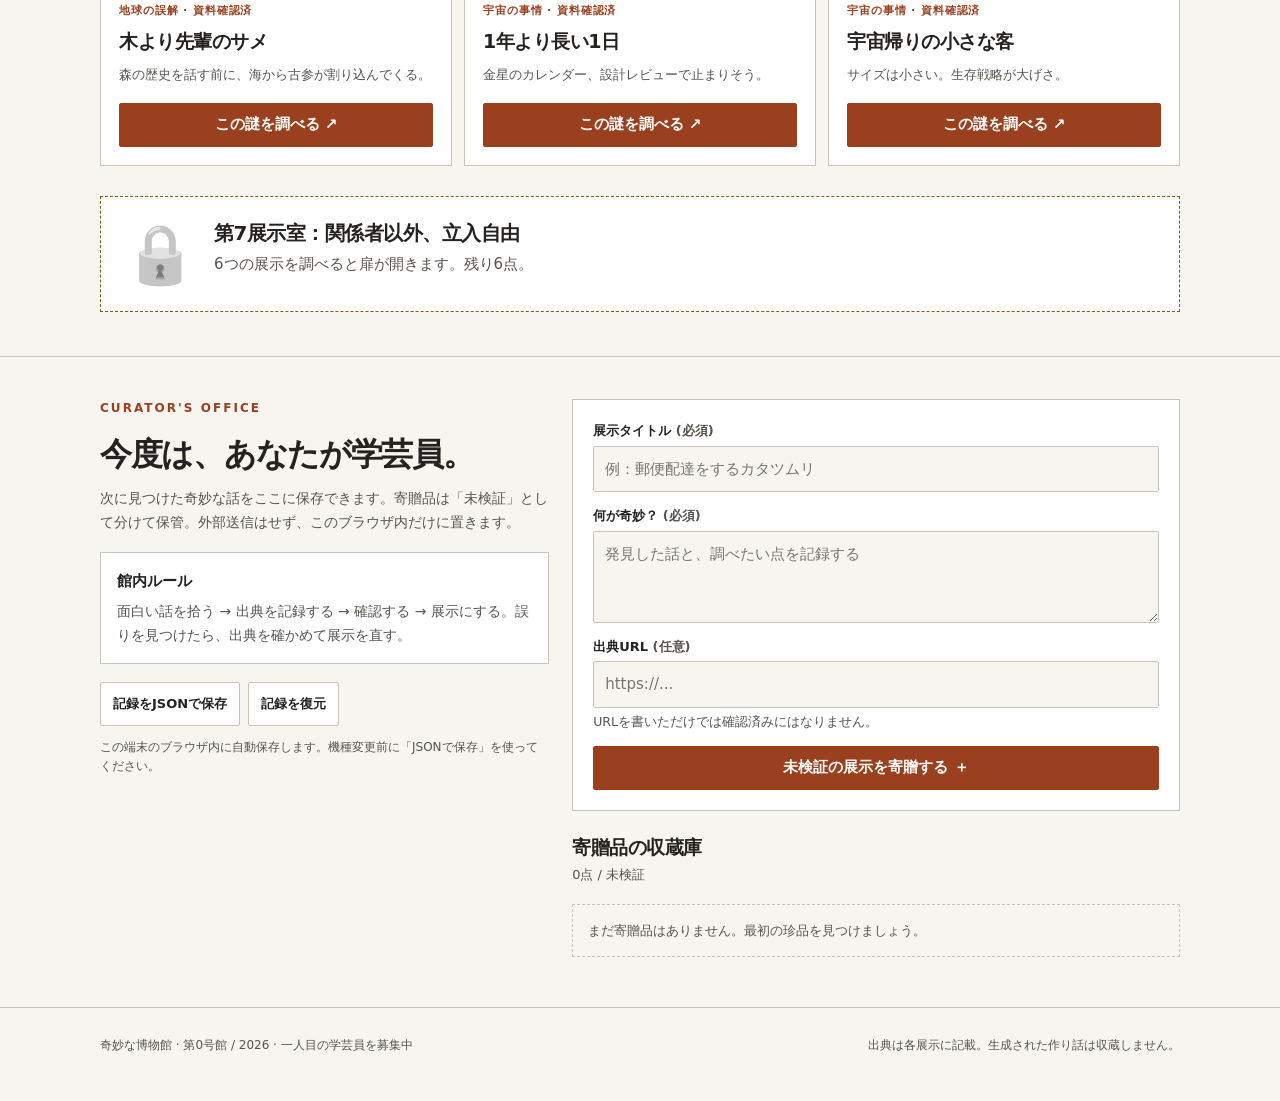
==== commit d3a2f33e: "style: replace dark navy museum UI with canonical paper tokens" ====
--- a/index.html
+++ b/index.html
@@ -1,53 +1,44 @@
 <!doctype html>
-<html lang="ja">
+<html lang="ja" data-theme="paper">
 <head>
 <meta charset="utf-8">
 <meta name="viewport" content="width=device-width,initial-scale=1,viewport-fit=cover">
-<meta name="theme-color" content="#0B0F17">
 <meta name="description" content="奇妙な博物館。6つの実在する奇妙な展示を調査し、収蔵印を集めるオフライン対応の小さなゲーム。">
 <title>奇妙な博物館 | 第0号館</title>
+<link rel="stylesheet" href="assets/design/kafka-tokens.css">
 <style>
-:root {
-  color-scheme: dark;
-  /* KAFKA2306/design foundation.tokens.json の dark semantic color を参照したスタンドアロン試作。 */
-  --k-color-canvas:#0B0F17;--k-color-surface:#111827;--k-color-foreground:#F1F5F9;
-  --k-color-muted-foreground:#94A3B8;--k-color-border:#1E293B;--k-color-primary:#60A5FA;
-  --k-color-accent:#7DD3FC;--k-color-success:#4ADE80;--k-color-warning:#FBBF24;
-  --k-color-danger:#F87171;--k-dimension-touch-target:44px;
-  --font:Inter,"Noto Sans JP",system-ui,-apple-system,sans-serif;
-}
 *{box-sizing:border-box}
 html{scroll-behavior:smooth;scroll-padding-top:1rem}
-body{margin:0;background:var(--k-color-canvas);color:var(--k-color-foreground);font-family:var(--font);line-height:1.65;font-size:15px}
+body{margin:0;background:var(--k-color-canvas);color:var(--k-color-foreground);font-family:var(--k-font-family-sans);line-height:1.65;font-size:15px}
 button,input,select,textarea{font:inherit}
 button{cursor:pointer}
 button:disabled{opacity:.5;cursor:not-allowed}
-a{color:var(--k-color-accent);text-underline-offset:3px}
-:focus-visible{outline:3px solid var(--k-color-accent);outline-offset:3px}
-::selection{background:var(--k-color-primary);color:#0B0F17}
+a{color:var(--k-color-primary);text-underline-offset:3px}
+:focus-visible{outline:3px solid var(--k-color-primary);outline-offset:3px}
+::selection{background:var(--k-color-accent);color:var(--k-color-foreground)}
 .container{width:min(1080px,calc(100% - 36px));margin-inline:auto}
 .skip{position:absolute;top:-70px;left:20px;background:var(--k-color-foreground);color:var(--k-color-canvas);padding:10px;z-index:100}
 .skip:focus{top:12px}
 .topbar{border-bottom:1px solid var(--k-color-border);background:var(--k-color-surface)}
 .topbar-inner{min-height:66px;display:flex;align-items:center;justify-content:space-between;gap:14px}
 .brand{font-weight:750;text-decoration:none;color:var(--k-color-foreground);display:inline-flex;gap:12px;align-items:center}
-.brand-mark{width:36px;height:36px;display:grid;place-items:center;border:1px solid var(--k-color-accent);color:var(--k-color-accent);font-size:19px;border-radius:2px}
+.brand-mark{width:36px;height:36px;display:grid;place-items:center;border:1px solid var(--k-color-primary);color:var(--k-color-primary);font-size:19px;border-radius:2px}
 .top-note{font-size:12px;color:var(--k-color-muted-foreground);text-align:right;letter-spacing:.08em}
 .hero{padding:58px 0 30px;position:relative}
-.kicker{font-size:12px;font-weight:750;letter-spacing:.17em;color:var(--k-color-accent);margin:0 0 16px}
+.kicker{font-size:12px;font-weight:750;letter-spacing:.17em;color:var(--k-color-primary);margin:0 0 16px}
 .hero-grid{display:grid;grid-template-columns:minmax(0,1.4fr) minmax(220px,.6fr);align-items:center;gap:26px}
 h1{font-size:clamp(42px,6.8vw,82px);line-height:1.07;letter-spacing:-.075em;margin:0 0 20px;font-weight:820}
-h1 em{font-style:normal;color:var(--k-color-accent)}
+h1 em{font-style:normal;color:var(--k-color-primary)}
 .subtitle{max-width:58ch;color:var(--k-color-muted-foreground);font-size:16px;margin:0 0 23px}
 .hero-quote{border:1px solid var(--k-color-border);background:var(--k-color-surface);padding:22px;transform:rotate(1.5deg);font-size:14px}
 .hero-quote .seal{font-size:56px;line-height:1.2;color:var(--k-color-warning);display:block;letter-spacing:-.12em}
 .hero-quote strong{font-size:17px;display:block;margin:12px 0 8px}
 .hero-quote p{margin:0;color:var(--k-color-muted-foreground)}
-.btn{min-height:var(--k-dimension-touch-target);border:1px solid var(--k-color-primary);background:var(--k-color-primary);color:#0B0F17;display:inline-flex;justify-content:center;align-items:center;gap:7px;padding:10px 15px;text-decoration:none;font-weight:740;border-radius:2px;line-height:1.4}
+.btn{min-height:var(--k-dimension-touch-target);border:1px solid var(--k-color-primary);background:var(--k-color-primary);color:var(--k-color-surface);display:inline-flex;justify-content:center;align-items:center;gap:7px;padding:10px 15px;text-decoration:none;font-weight:740;border-radius:2px;line-height:1.4}
 .btn.secondary{border-color:var(--k-color-border);background:var(--k-color-surface);color:var(--k-color-foreground)}
 .btn.ghost{background:transparent;border-color:var(--k-color-border);color:var(--k-color-foreground)}
 .btn.small{min-height:var(--k-dimension-touch-target);font-size:13px;padding:8px 12px}
-.btn:hover:not(:disabled){border-color:var(--k-color-accent)}
+.btn:hover:not(:disabled){border-color:var(--k-color-primary)}
 .actions{display:flex;flex-wrap:wrap;gap:10px;align-items:center}
 .panel{border:1px solid var(--k-color-border);background:var(--k-color-surface)}
 .progress-panel{margin:20px 0 36px;padding:20px 24px;display:grid;grid-template-columns:1fr auto;gap:10px 24px;align-items:center}
@@ -64,17 +55,17 @@
 .section-head p{margin:5px 0 0;color:var(--k-color-muted-foreground);font-size:13px}
 .filters{display:flex;flex-wrap:wrap;gap:8px;margin-bottom:18px}
 .filter{border:1px solid var(--k-color-border);padding:9px 13px;background:var(--k-color-surface);color:var(--k-color-muted-foreground);min-height:44px;border-radius:2px}
-.filter[aria-pressed="true"]{border-color:var(--k-color-primary);color:var(--k-color-foreground);background:#162845}
+.filter[aria-pressed="true"]{border-color:var(--k-color-primary);color:var(--k-color-foreground);background:var(--k-color-accent)}
 .gallery{display:grid;grid-template-columns:repeat(3,minmax(0,1fr));gap:12px}
 .exhibit{display:flex;flex-direction:column;min-width:0;border:1px solid var(--k-color-border);background:var(--k-color-surface)}
 .exhibit-head{position:relative;min-height:162px;display:grid;place-items:center;border-bottom:1px solid var(--k-color-border);background:var(--k-color-canvas);overflow:hidden}
 .exhibit-head::before,.exhibit-head::after{content:'';position:absolute;border:1px solid var(--k-color-border);width:135px;height:135px;transform:rotate(45deg);opacity:.75}
 .exhibit-head::after{width:180px;height:180px;transform:rotate(24deg)}
-.exhibit-emoji{position:relative;z-index:2;font-size:77px;line-height:1;filter:saturate(.85)}
+.exhibit-emoji{position:relative;z-index:2;font-size:77px;line-height:1;filter:none}
 .exhibit-index{position:absolute;top:12px;left:15px;color:var(--k-color-muted-foreground);font-family:monospace;font-size:12px;letter-spacing:.07em}
 .exhibit-sticker{position:absolute;right:12px;top:12px;border:1px solid var(--k-color-warning);color:var(--k-color-warning);padding:2px 5px;font-size:11px;background:var(--k-color-canvas)}
 .exhibit-body{padding:18px;display:flex;flex-direction:column;flex:1;gap:9px}
-.tag{font-size:11px;font-weight:720;color:var(--k-color-accent);letter-spacing:.08em}
+.tag{font-size:11px;font-weight:720;color:var(--k-color-primary);letter-spacing:.08em}
 h3{font-size:19px;line-height:1.35;margin:0;letter-spacing:-.025em}
 .exhibit-body p{font-size:13px;color:var(--k-color-muted-foreground);margin:0;flex:1}
 .exhibit-body .btn{width:100%;margin-top:8px}
@@ -103,7 +94,7 @@
 .footer{border-top:1px solid var(--k-color-border);padding:28px 0 45px;color:var(--k-color-muted-foreground);font-size:12px}
 .footer-inner{display:flex;gap:16px;justify-content:space-between;flex-wrap:wrap}
 dialog{padding:0;border:1px solid var(--k-color-border);background:var(--k-color-surface);color:var(--k-color-foreground);width:min(620px,calc(100vw - 28px));max-height:min(92dvh,900px);overflow:auto;border-radius:3px}
-dialog::backdrop{background:rgba(0,0,0,.76)}
+dialog::backdrop{background:color-mix(in srgb,var(--k-color-foreground) 76%,transparent)}
 .dialog-content{padding:25px}
 .dialog-top{display:flex;justify-content:space-between;gap:16px;align-items:start;margin-bottom:14px}
 .dialog-top .btn{flex:0 0 auto}
--- a/assets/design/kafka-tokens.css
+++ b/assets/design/kafka-tokens.css
@@ -0,0 +1,80 @@
+/* Generated from tokens/foundation.tokens.json. Do not edit. */
+:root {
+  color-scheme: light;
+  --k-dimension-app-bar: 44px;
+  --k-dimension-control-height: 32px;
+  --k-dimension-radius: 2px;
+  --k-dimension-sidebar: 192px;
+  --k-dimension-sidebar-collapsed: 48px;
+  --k-dimension-space1: 4px;
+  --k-dimension-space2: 8px;
+  --k-dimension-space3: 12px;
+  --k-dimension-space4: 16px;
+  --k-dimension-table-row: 30px;
+  --k-dimension-touch-target: 44px;
+  --k-font-family-mono: "Roboto Mono", SFMono-Regular, Consolas, monospace;
+  --k-font-family-sans: Inter, "Noto Sans JP", system-ui, sans-serif;
+  --k-font-size-body: 14px;
+  --k-font-size-small: 12px;
+  --k-font-size-title: 20px;
+  --k-number-motion-fast-ms: 120;
+  --k-number-shadow-opacity: 0;
+  --k-color-accent: #7DD3FC;
+  --k-color-border: #D9D6CE;
+  --k-color-canvas: #F7F5EF;
+  --k-color-danger: #B91C1C;
+  --k-color-focus: #2563EB;
+  --k-color-foreground: #17233F;
+  --k-color-muted-foreground: #667085;
+  --k-color-primary: #2563EB;
+  --k-color-success: #15803D;
+  --k-color-surface: #FFFFFF;
+  --k-color-warning: #A16207;
+}
+
+[data-theme="dark"] {
+  color-scheme: dark;
+  --k-color-accent: #7DD3FC;
+  --k-color-border: #1E293B;
+  --k-color-canvas: #0B0F17;
+  --k-color-danger: #F87171;
+  --k-color-focus: #60A5FA;
+  --k-color-foreground: #F1F5F9;
+  --k-color-muted-foreground: #94A3B8;
+  --k-color-primary: #60A5FA;
+  --k-color-success: #4ADE80;
+  --k-color-surface: #111827;
+  --k-color-warning: #FBBF24;
+}
+
+[data-theme="paper"] {
+  color-scheme: light;
+  --k-color-accent: #E7D5AF;
+  --k-color-border: #C9C4B9;
+  --k-color-canvas: #F7F5EF;
+  --k-color-danger: #B42318;
+  --k-color-focus: #9A401E;
+  --k-color-foreground: #252321;
+  --k-color-muted-foreground: #57534E;
+  --k-color-primary: #9A401E;
+  --k-color-success: #257349;
+  --k-color-surface: #FFFFFF;
+  --k-color-warning: #8B5912;
+}
+
+@media (prefers-color-scheme: dark) {
+  :root:not([data-theme]) {
+    color-scheme: dark;
+    --k-color-accent: #7DD3FC;
+    --k-color-border: #1E293B;
+    --k-color-canvas: #0B0F17;
+    --k-color-danger: #F87171;
+    --k-color-focus: #60A5FA;
+    --k-color-foreground: #F1F5F9;
+    --k-color-muted-foreground: #94A3B8;
+    --k-color-primary: #60A5FA;
+    --k-color-success: #4ADE80;
+    --k-color-surface: #111827;
+    --k-color-warning: #FBBF24;
+  }
+}
